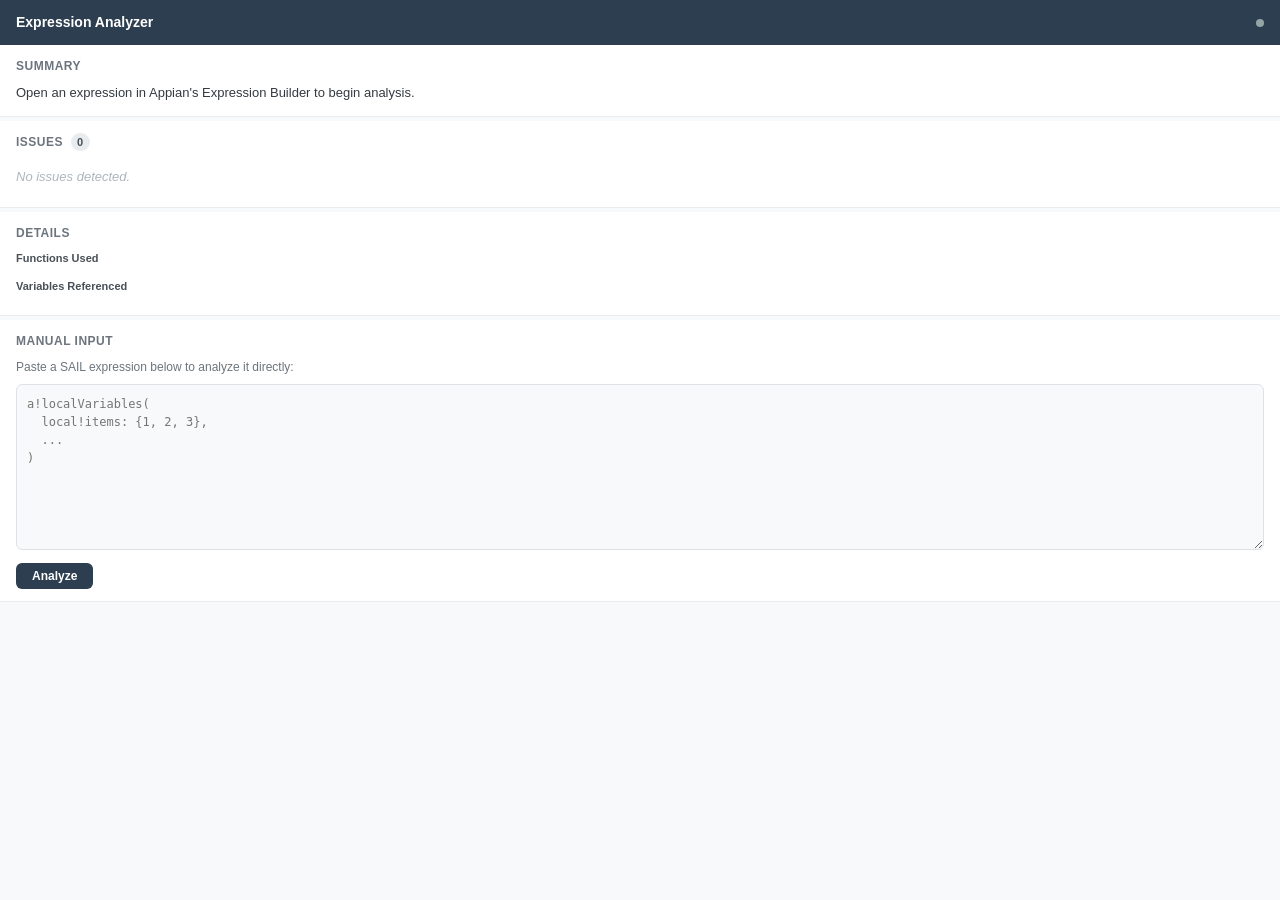
==== frontend/panel/panel.html @ 721d4e71 "Created frontend and extension logic" ====
<!DOCTYPE html>
<html lang="en">
<head>
  <meta charset="UTF-8" />
  <meta name="viewport" content="width=device-width, initial-scale=1.0" />
  <title>Appian Expression Analyzer</title>
  <link rel="stylesheet" href="panel.css" />
</head>
<body>
  <header class="header">
    <h1>Expression Analyzer</h1>
    <span class="status-dot" id="statusDot" title="Waiting for expression"></span>
  </header>

  <main>
    <!-- Summary Section -->
    <section class="section" id="summarySection">
      <h2>Summary</h2>
      <p class="summary-text" id="summaryText">
        Open an expression in Appian's Expression Builder to begin analysis.
      </p>
    </section>

    <!-- Diagnostics Section -->
    <section class="section" id="diagnosticsSection">
      <h2>
        Issues
        <span class="badge" id="issueCount">0</span>
      </h2>
      <div class="diagnostics-list" id="diagnosticsList">
        <p class="empty-state">No issues detected.</p>
      </div>
    </section>

    <!-- Details Section -->
    <section class="section" id="detailsSection">
      <h2>Details</h2>
      <div class="detail-group">
        <h3>Functions Used</h3>
        <ul class="tag-list" id="functionsList"></ul>
      </div>
      <div class="detail-group">
        <h3>Variables Referenced</h3>
        <ul class="tag-list" id="variablesList"></ul>
      </div>
    </section>

    <!-- Manual Input Section -->
    <section class="section">
      <h2>Manual Input</h2>
      <p class="hint">Paste a SAIL expression below to analyze it directly:</p>
      <textarea
        id="manualInput"
        placeholder="a!localVariables(&#10;  local!items: {1, 2, 3},&#10;  ...&#10;)"
        rows="8"
      ></textarea>
      <button class="btn" id="analyzeBtn">Analyze</button>
    </section>
  </main>

  <script type="module" src="panel.js"></script>
</body>
</html>
---- frontend/panel/panel.css ----
* {
  margin: 0;
  padding: 0;
  box-sizing: border-box;
}

body {
  font-family: -apple-system, BlinkMacSystemFont, "Segoe UI", Roboto, sans-serif;
  font-size: 13px;
  line-height: 1.5;
  color: #1a1a1a;
  background: #f8f9fa;
  padding: 0;
}

.header {
  display: flex;
  align-items: center;
  justify-content: space-between;
  padding: 12px 16px;
  background: #2c3e50;
  color: white;
  position: sticky;
  top: 0;
  z-index: 10;
}

.header h1 {
  font-size: 14px;
  font-weight: 600;
}

.status-dot {
  width: 8px;
  height: 8px;
  border-radius: 50%;
  background: #95a5a6;
  transition: background 0.3s;
}

.status-dot.active {
  background: #27ae60;
}

.status-dot.error {
  background: #e74c3c;
}

/* Sections */
.section {
  padding: 12px 16px;
  border-bottom: 1px solid #e9ecef;
  background: white;
  margin-bottom: 4px;
}

.section h2 {
  font-size: 12px;
  font-weight: 700;
  text-transform: uppercase;
  letter-spacing: 0.5px;
  color: #6c757d;
  margin-bottom: 8px;
  display: flex;
  align-items: center;
  gap: 8px;
}

.section h3 {
  font-size: 11px;
  font-weight: 600;
  color: #495057;
  margin-bottom: 4px;
  margin-top: 8px;
}

.badge {
  background: #e9ecef;
  color: #495057;
  padding: 1px 6px;
  border-radius: 10px;
  font-size: 11px;
  font-weight: 600;
}

.badge.has-errors {
  background: #f8d7da;
  color: #721c24;
}

.badge.has-warnings {
  background: #fff3cd;
  color: #856404;
}

/* Summary */
.summary-text {
  color: #343a40;
  font-size: 13px;
  line-height: 1.6;
}

/* Diagnostics */
.diagnostics-list {
  display: flex;
  flex-direction: column;
  gap: 6px;
}

.diagnostic-item {
  display: flex;
  align-items: flex-start;
  gap: 8px;
  padding: 8px 10px;
  border-radius: 6px;
  font-size: 12px;
  line-height: 1.4;
}

.diagnostic-item.error {
  background: #fff5f5;
  border-left: 3px solid #e74c3c;
}

.diagnostic-item.warning {
  background: #fffbeb;
  border-left: 3px solid #f59e0b;
}

.diagnostic-item.info {
  background: #eff6ff;
  border-left: 3px solid #3b82f6;
}

.diagnostic-icon {
  font-size: 14px;
  flex-shrink: 0;
  margin-top: 1px;
}

.diagnostic-content {
  flex: 1;
}

.diagnostic-message {
  font-weight: 500;
}

.diagnostic-location {
  font-size: 11px;
  color: #6c757d;
  margin-top: 2px;
}

.empty-state {
  color: #adb5bd;
  font-style: italic;
  padding: 8px 0;
}

/* Tags */
.tag-list {
  list-style: none;
  display: flex;
  flex-wrap: wrap;
  gap: 4px;
}

.tag-list li {
  background: #e9ecef;
  color: #495057;
  padding: 2px 8px;
  border-radius: 4px;
  font-size: 11px;
  font-family: "SF Mono", "Fira Code", monospace;
}

.tag-list li.function-tag {
  background: #dbeafe;
  color: #1e40af;
}

.tag-list li.variable-tag {
  background: #dcfce7;
  color: #166534;
}

/* Manual Input */
.hint {
  color: #6c757d;
  margin-bottom: 8px;
  font-size: 12px;
}

textarea {
  width: 100%;
  padding: 10px;
  border: 1px solid #dee2e6;
  border-radius: 6px;
  font-family: "SF Mono", "Fira Code", "Cascadia Code", monospace;
  font-size: 12px;
  line-height: 1.5;
  resize: vertical;
  background: #f8f9fa;
  transition: border-color 0.2s;
}

textarea:focus {
  outline: none;
  border-color: #3b82f6;
  background: white;
}

.btn {
  display: inline-block;
  margin-top: 8px;
  padding: 6px 16px;
  background: #2c3e50;
  color: white;
  border: none;
  border-radius: 6px;
  font-size: 12px;
  font-weight: 600;
  cursor: pointer;
  transition: background 0.2s;
}

.btn:hover {
  background: #34495e;
}

.btn:active {
  background: #1a252f;
}

/* Detail group */
.detail-group {
  margin-bottom: 4px;
}
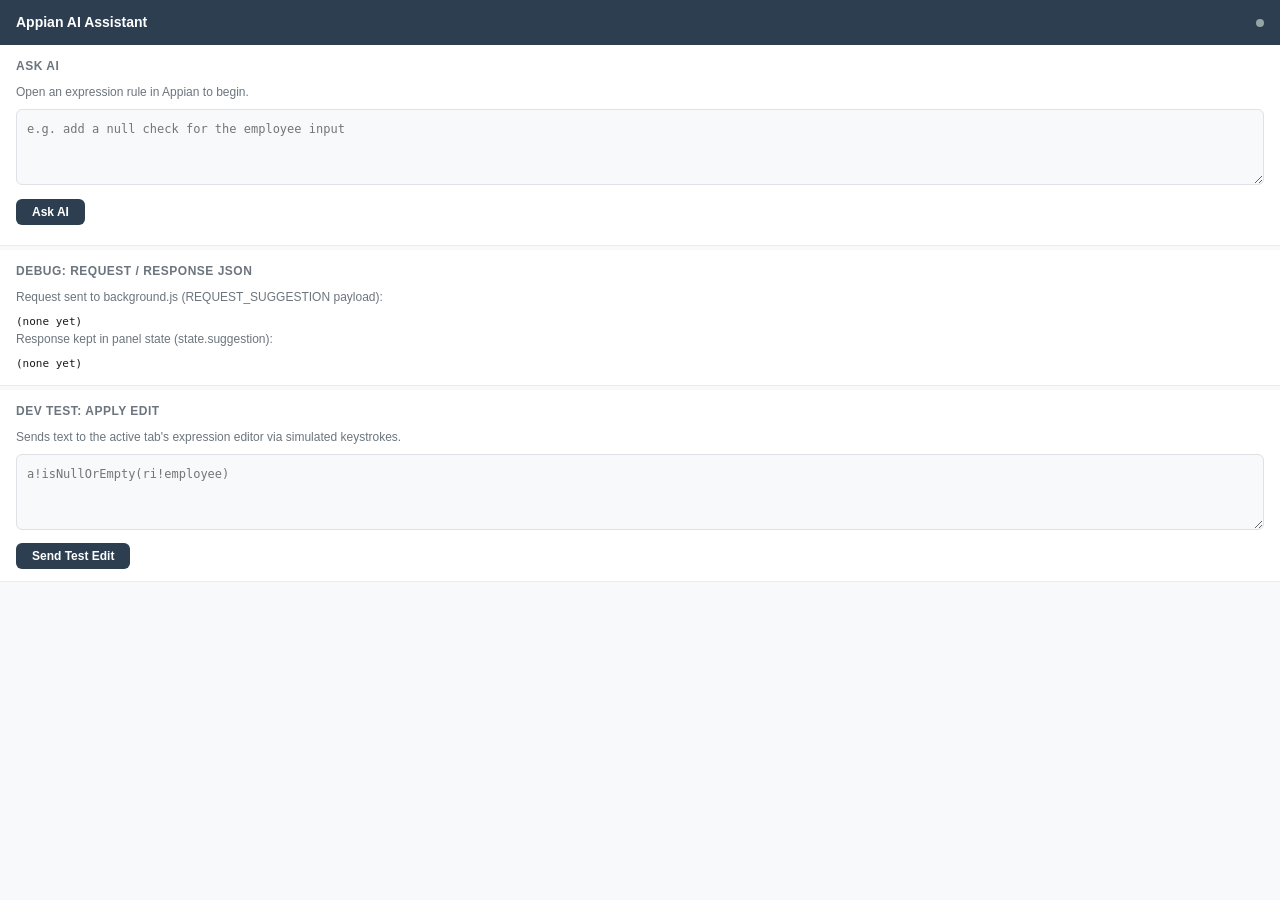
==== commit 89324375: "frontend additions" ====
--- a/frontend/panel/panel.html
+++ b/frontend/panel/panel.html
@@ -3,58 +3,70 @@
 <head>
   <meta charset="UTF-8" />
   <meta name="viewport" content="width=device-width, initial-scale=1.0" />
-  <title>Appian Expression Analyzer</title>
+  <title>Appian AI Assistant</title>
   <link rel="stylesheet" href="panel.css" />
 </head>
 <body>
   <header class="header">
-    <h1>Expression Analyzer</h1>
-    <span class="status-dot" id="statusDot" title="Waiting for expression"></span>
+    <h1>Appian AI Assistant</h1>
+    <span class="status-dot" id="statusDot" title="Idle"></span>
   </header>
 
   <main>
-    <!-- Summary Section -->
-    <section class="section" id="summarySection">
-      <h2>Summary</h2>
-      <p class="summary-text" id="summaryText">
-        Open an expression in Appian's Expression Builder to begin analysis.
-      </p>
+    <!-- Prompt -->
+    <section class="section">
+      <h2>Ask AI</h2>
+      <p class="hint" id="objectNameHint">Open an expression rule in Appian to begin.</p>
+      <textarea id="promptInput" rows="3" placeholder="e.g. add a null check for the employee input"></textarea>
+      <button class="btn" id="askBtn">Ask AI</button>
+      <p class="hint" id="askStatus"></p>
     </section>
 
-    <!-- Diagnostics Section -->
-    <section class="section" id="diagnosticsSection">
-      <h2>
-        Issues
-        <span class="badge" id="issueCount">0</span>
-      </h2>
-      <div class="diagnostics-list" id="diagnosticsList">
-        <p class="empty-state">No issues detected.</p>
+    <!-- Suggestion (hidden until a response arrives) -->
+    <section class="section" id="suggestionSection" hidden>
+      <h2>Suggestion</h2>
+      <p class="summary-text" id="suggestionResponse"></p>
+
+      <div class="mode-toggle" id="modeToggle">
+        <button class="mode-btn active" data-mode="bulk" id="bulkModeBtn">Bulk</button>
+        <button class="mode-btn" data-mode="line" id="lineModeBtn">Line by line</button>
       </div>
+
+      <div id="editsContainer"></div>
     </section>
 
-    <!-- Details Section -->
-    <section class="section" id="detailsSection">
-      <h2>Details</h2>
-      <div class="detail-group">
-        <h3>Functions Used</h3>
-        <ul class="tag-list" id="functionsList"></ul>
+    <!-- Rule input changes (hidden until a response with rule_input arrives) -->
+    <section class="section" id="ruleInputSection" hidden>
+      <h2>Rule Input Changes</h2>
+      <p class="hint">
+        Only the Name is ever written automatically — Type and Array proved unreliable to
+        automate, so use this grid as your reference and set those two by hand in Appian.
+      </p>
+
+      <div class="mode-toggle" id="riModeToggle">
+        <button class="mode-btn" data-ri-mode="manual" id="riManualModeBtn">Manual</button>
+        <button class="mode-btn active" data-ri-mode="auto" id="riAutoModeBtn">Auto (Accept fills names)</button>
       </div>
-      <div class="detail-group">
-        <h3>Variables Referenced</h3>
-        <ul class="tag-list" id="variablesList"></ul>
-      </div>
+
+      <div id="riGridContainer"></div>
     </section>
 
-    <!-- Manual Input Section -->
-    <section class="section">
-      <h2>Manual Input</h2>
-      <p class="hint">Paste a SAIL expression below to analyze it directly:</p>
-      <textarea
-        id="manualInput"
-        placeholder="a!localVariables(&#10;  local!items: {1, 2, 3},&#10;  ...&#10;)"
-        rows="8"
-      ></textarea>
-      <button class="btn" id="analyzeBtn">Analyze</button>
+    <!-- Debug: exact JSON sent to the backend and kept in panel state -->
+    <section class="section" id="debugSection">
+      <h2>Debug: Request / Response JSON</h2>
+      <p class="hint">Request sent to background.js (REQUEST_SUGGESTION payload):</p>
+      <pre id="debugRequest" style="white-space: pre-wrap; font-size: 11px;">(none yet)</pre>
+      <p class="hint">Response kept in panel state (state.suggestion):</p>
+      <pre id="debugResponse" style="white-space: pre-wrap; font-size: 11px;">(none yet)</pre>
+    </section>
+
+    <!-- Dev Test: exercises the real chrome.debugger write path directly -->
+    <section class="section" id="devTestSection">
+      <h2>Dev Test: Apply Edit</h2>
+      <p class="hint">Sends text to the active tab's expression editor via simulated keystrokes.</p>
+      <textarea id="testEditInput" rows="3" placeholder="a!isNullOrEmpty(ri!employee)"></textarea>
+      <button class="btn" id="testEditBtn">Send Test Edit</button>
+      <pre id="testEditResult" style="white-space: pre-wrap; font-size: 12px;"></pre>
     </section>
   </main>
 
--- a/frontend/panel/panel.css
+++ b/frontend/panel/panel.css
@@ -237,3 +237,182 @@
 .detail-group {
   margin-bottom: 4px;
 }
+
+/* Mode toggle */
+.mode-toggle {
+  display: flex;
+  gap: 4px;
+  margin-bottom: 10px;
+}
+
+.mode-btn {
+  flex: 1;
+  padding: 6px 10px;
+  background: #e9ecef;
+  color: #495057;
+  border: none;
+  border-radius: 6px;
+  font-size: 12px;
+  font-weight: 600;
+  cursor: pointer;
+}
+
+.mode-btn.active {
+  background: #2c3e50;
+  color: white;
+}
+
+.mode-btn:disabled {
+  opacity: 0.4;
+  cursor: not-allowed;
+}
+
+/* Diff cards */
+.diff-card {
+  border: 1px solid #dee2e6;
+  border-radius: 8px;
+  padding: 10px;
+  margin-bottom: 10px;
+  background: white;
+}
+
+.diff-card.diff-resolved {
+  opacity: 0.6;
+}
+
+.diff-old,
+.diff-new {
+  font-family: "SF Mono", "Fira Code", "Cascadia Code", monospace;
+  font-size: 12px;
+  white-space: pre-wrap;
+  word-break: break-word;
+  padding: 6px 8px;
+  border-radius: 4px;
+  margin-bottom: 4px;
+}
+
+.diff-old {
+  background: #fff5f5;
+  color: #721c24;
+  text-decoration: line-through;
+}
+
+.diff-new {
+  background: #f0fdf4;
+  color: #14532d;
+}
+
+.diff-actions {
+  display: flex;
+  gap: 6px;
+  margin-top: 6px;
+}
+
+.btn-accept,
+.btn-reject {
+  margin-top: 0;
+  flex: 1;
+  text-align: center;
+}
+
+.btn-accept {
+  background: #16a34a;
+}
+
+.btn-accept:hover {
+  background: #15803d;
+}
+
+.btn-reject {
+  background: #6c757d;
+}
+
+.btn-reject:hover {
+  background: #5a6268;
+}
+
+/* Rule input grid */
+.ri-grid-wrap {
+  overflow-x: auto; /* safety net if the panel is ever narrower than this */
+  margin-bottom: 8px;
+}
+
+.ri-grid {
+  width: 100%;
+  table-layout: fixed; /* column widths below win over content size */
+  border-collapse: collapse;
+  font-size: 11px;
+}
+
+.ri-grid th,
+.ri-grid td {
+  border: 1px solid #dee2e6;
+  padding: 4px 5px;
+  text-align: left;
+  vertical-align: top;
+  word-break: break-word;
+}
+
+.ri-grid th {
+  background: #f1f3f5;
+  font-weight: 600;
+}
+
+/* Name and Type share the remaining space; the rest are fixed-width. */
+.ri-grid col.ri-col-desc {
+  width: 44px;
+}
+
+.ri-grid col.ri-col-array {
+  width: 32px;
+}
+
+.ri-grid col.ri-col-actions {
+  width: 62px;
+}
+
+.ri-array-cell {
+  text-align: center;
+  padding-left: 2px;
+  padding-right: 2px;
+}
+
+.ri-fill-note {
+  font-size: 10px;
+  color: #16a34a;
+}
+
+.ri-fill-note.ri-fill-error {
+  color: #dc2626;
+}
+
+.ri-desc-cell {
+  text-align: center;
+  padding-left: 2px;
+  padding-right: 2px;
+}
+
+.ri-copy-btn {
+  margin: 0;
+  padding: 2px 4px;
+  font-size: 10px;
+  background: #6c757d;
+  width: 100%;
+}
+
+.ri-copy-btn:hover {
+  background: #5a6268;
+}
+
+.ri-actions-cell {
+  padding-left: 2px;
+  padding-right: 2px;
+}
+
+.ri-actions-cell .btn {
+  display: block;
+  width: 100%;
+  margin: 0 0 2px 0;
+  padding: 2px 4px;
+  font-size: 10px;
+}
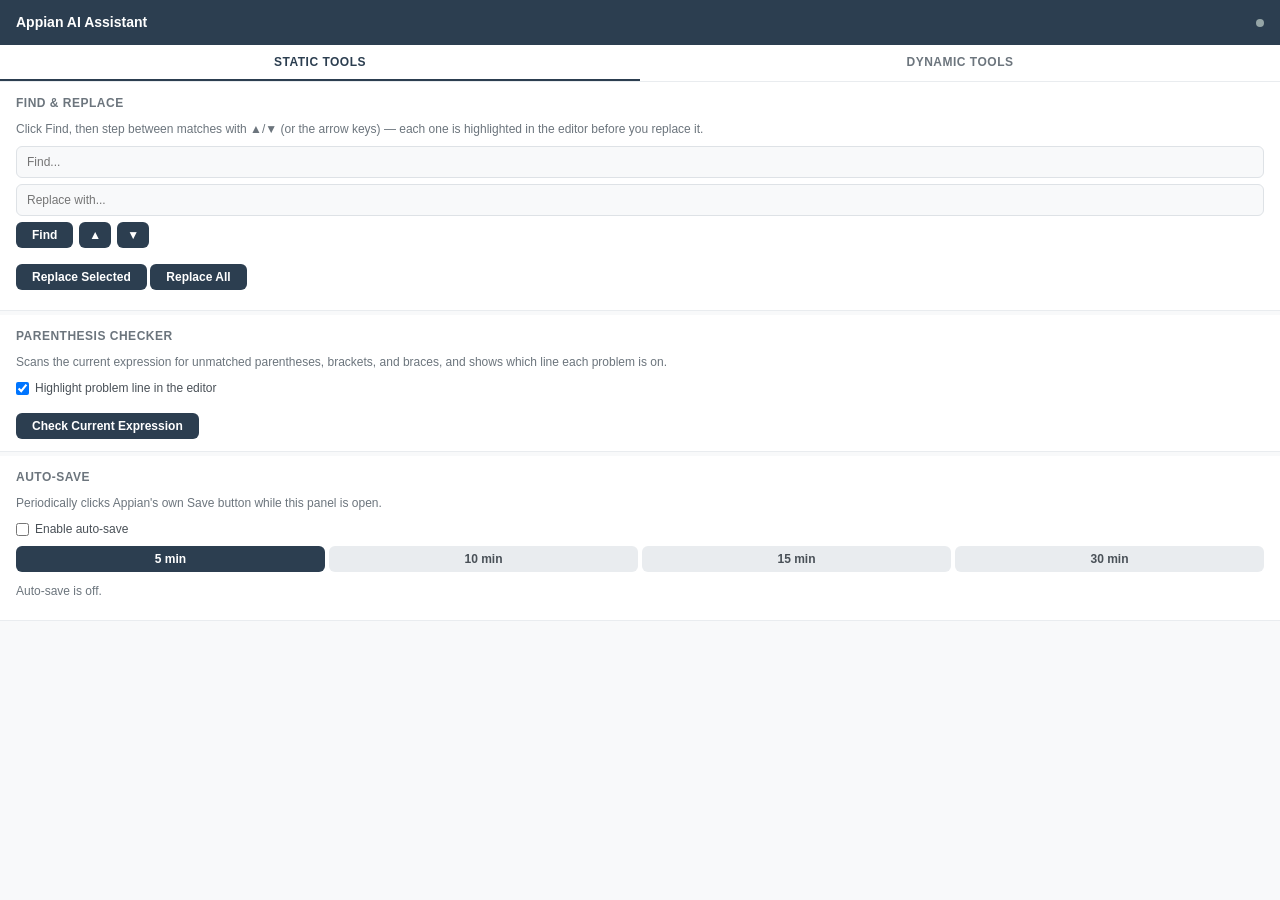
==== commit c4ca9e67: "new additions" ====
--- a/frontend/panel/panel.html
+++ b/frontend/panel/panel.html
@@ -12,62 +12,126 @@
     <span class="status-dot" id="statusDot" title="Idle"></span>
   </header>
 
+  <div class="top-tabs" id="topTabs">
+    <button class="top-tab-btn active" data-tab="static" id="staticTabBtn">Static Tools</button>
+    <button class="top-tab-btn" data-tab="dynamic" id="dynamicTabBtn">Dynamic Tools</button>
+  </div>
+
   <main>
-    <!-- Prompt -->
-    <section class="section">
-      <h2>Ask AI</h2>
-      <p class="hint" id="objectNameHint">Open an expression rule in Appian to begin.</p>
-      <textarea id="promptInput" rows="3" placeholder="e.g. add a null check for the employee input"></textarea>
-      <button class="btn" id="askBtn">Ask AI</button>
-      <p class="hint" id="askStatus"></p>
-    </section>
+    <!-- Static Tools (default tab): editor-local utilities that don't call the backend -->
+    <div class="tab-panel" id="staticToolsPanel">
+      <section class="section">
+        <h2>Find &amp; Replace</h2>
+        <p class="hint">
+          Click Find, then step between matches with ▲/▼ (or the arrow keys) — each one is
+          highlighted in the editor before you replace it.
+        </p>
+        <input type="text" class="text-input" id="frFindInput" placeholder="Find..." />
+        <input type="text" class="text-input" id="frReplaceInput" placeholder="Replace with..." />
+        <div class="fr-nav">
+          <button class="btn" id="frFindBtn">Find</button>
+          <button class="btn fr-nav-btn" id="frPrevBtn" disabled title="Previous match">&#9650;</button>
+          <button class="btn fr-nav-btn" id="frNextBtn" disabled title="Next match">&#9660;</button>
+        </div>
+        <p class="hint" id="frMatchStatus"></p>
+        <button class="btn" id="frReplaceBtn" disabled>Replace Selected</button>
+        <button class="btn" id="frReplaceAllBtn">Replace All</button>
+        <p class="hint" id="frStatus"></p>
+      </section>
 
-    <!-- Suggestion (hidden until a response arrives) -->
-    <section class="section" id="suggestionSection" hidden>
-      <h2>Suggestion</h2>
-      <p class="summary-text" id="suggestionResponse"></p>
+      <section class="section">
+        <h2>Parenthesis Checker</h2>
+        <p class="hint">
+          Scans the current expression for unmatched parentheses, brackets, and braces, and shows
+          which line each problem is on.
+        </p>
+        <label class="checkbox-label">
+          <input type="checkbox" id="parenHighlightCheckbox" checked />
+          Highlight problem line in the editor
+        </label>
+        <button class="btn" id="parenCheckBtn">Check Current Expression</button>
+        <div id="parenResults"></div>
+      </section>
 
-      <div class="mode-toggle" id="modeToggle">
-        <button class="mode-btn active" data-mode="bulk" id="bulkModeBtn">Bulk</button>
-        <button class="mode-btn" data-mode="line" id="lineModeBtn">Line by line</button>
-      </div>
+      <section class="section">
+        <h2>Auto-Save</h2>
+        <p class="hint">Periodically clicks Appian's own Save button while this panel is open.</p>
+        <label class="checkbox-label">
+          <input type="checkbox" id="autoSaveEnabled" />
+          Enable auto-save
+        </label>
+        <div class="mode-toggle" id="autoSaveIntervalToggle">
+          <button class="mode-btn active" data-minutes="5">5 min</button>
+          <button class="mode-btn" data-minutes="10">10 min</button>
+          <button class="mode-btn" data-minutes="15">15 min</button>
+          <button class="mode-btn" data-minutes="30">30 min</button>
+        </div>
+        <p class="hint" id="autoSaveStatus">Auto-save is off.</p>
+      </section>
+    </div>
 
-      <div id="editsContainer"></div>
-    </section>
+    <!-- Dynamic Tools: the AI assistant UI -->
+    <div class="tab-panel" id="dynamicToolsPanel" hidden>
+      <!-- Prompt -->
+      <section class="section">
+        <h2>Ask AI</h2>
+        <p class="hint" id="objectNameHint">Open an expression rule in Appian to begin.</p>
+        <textarea id="promptInput" rows="3" placeholder="e.g. add a null check for the employee input"></textarea>
+        <button class="btn" id="askBtn">Ask AI</button>
+        <p class="hint" id="askStatus"></p>
+      </section>
 
-    <!-- Rule input changes (hidden until a response with rule_input arrives) -->
-    <section class="section" id="ruleInputSection" hidden>
-      <h2>Rule Input Changes</h2>
-      <p class="hint">
-        Only the Name is ever written automatically — Type and Array proved unreliable to
-        automate, so use this grid as your reference and set those two by hand in Appian.
-      </p>
+      <!-- Suggestion (hidden until a response arrives) -->
+      <section class="section" id="suggestionSection" hidden>
+        <h2>Suggestion</h2>
+        <p class="summary-text" id="suggestionResponse"></p>
 
-      <div class="mode-toggle" id="riModeToggle">
-        <button class="mode-btn" data-ri-mode="manual" id="riManualModeBtn">Manual</button>
-        <button class="mode-btn active" data-ri-mode="auto" id="riAutoModeBtn">Auto (Accept fills names)</button>
-      </div>
+        <div class="mode-toggle" id="modeToggle">
+          <button class="mode-btn active" data-mode="bulk" id="bulkModeBtn">Bulk</button>
+          <button class="mode-btn" data-mode="line" id="lineModeBtn">Line by line</button>
+        </div>
 
-      <div id="riGridContainer"></div>
-    </section>
+        <div id="editsContainer"></div>
+      </section>
 
-    <!-- Debug: exact JSON sent to the backend and kept in panel state -->
-    <section class="section" id="debugSection">
-      <h2>Debug: Request / Response JSON</h2>
-      <p class="hint">Request sent to background.js (REQUEST_SUGGESTION payload):</p>
-      <pre id="debugRequest" style="white-space: pre-wrap; font-size: 11px;">(none yet)</pre>
-      <p class="hint">Response kept in panel state (state.suggestion):</p>
-      <pre id="debugResponse" style="white-space: pre-wrap; font-size: 11px;">(none yet)</pre>
-    </section>
+      <!-- Rule input changes (hidden until a response with rule_input arrives) -->
+      <section class="section" id="ruleInputSection" hidden>
+        <h2>Rule Input Changes</h2>
+        <p class="hint">
+          Only the Name is ever written automatically — Type and Array proved unreliable to
+          automate, so use this grid as your reference and set those two by hand in Appian.
+        </p>
 
-    <!-- Dev Test: exercises the real chrome.debugger write path directly -->
-    <section class="section" id="devTestSection">
-      <h2>Dev Test: Apply Edit</h2>
-      <p class="hint">Sends text to the active tab's expression editor via simulated keystrokes.</p>
-      <textarea id="testEditInput" rows="3" placeholder="a!isNullOrEmpty(ri!employee)"></textarea>
-      <button class="btn" id="testEditBtn">Send Test Edit</button>
-      <pre id="testEditResult" style="white-space: pre-wrap; font-size: 12px;"></pre>
-    </section>
+        <div class="mode-toggle" id="riModeToggle">
+          <button class="mode-btn" data-ri-mode="manual" id="riManualModeBtn">Manual</button>
+          <button class="mode-btn active" data-ri-mode="auto" id="riAutoModeBtn">Auto</button>
+        </div>
+        <p class="hint" id="riAutomationHint" hidden>
+          Auto-fill isn't available in this editor (only Appian's Expression Rule Designer
+          supports it) — use Manual mode.
+        </p>
+
+        <div id="riGridContainer"></div>
+      </section>
+
+      <!-- Debug: exact JSON sent to the backend and kept in panel state -->
+      <section class="section" id="debugSection">
+        <h2>Debug: Request / Response JSON</h2>
+        <p class="hint">Request sent to background.js (REQUEST_SUGGESTION payload):</p>
+        <pre id="debugRequest" style="white-space: pre-wrap; font-size: 11px;">(none yet)</pre>
+        <p class="hint">Response kept in panel state (state.suggestion):</p>
+        <pre id="debugResponse" style="white-space: pre-wrap; font-size: 11px;">(none yet)</pre>
+      </section>
+
+      <!-- Dev Test: exercises the real chrome.debugger write path directly -->
+      <section class="section" id="devTestSection">
+        <h2>Dev Test: Apply Edit</h2>
+        <p class="hint">Sends text to the active tab's expression editor via simulated keystrokes.</p>
+        <textarea id="testEditInput" rows="3" placeholder="a!isNullOrEmpty(ri!employee)"></textarea>
+        <button class="btn" id="testEditBtn">Send Test Edit</button>
+        <pre id="testEditResult" style="white-space: pre-wrap; font-size: 12px;"></pre>
+      </section>
+    </div>
   </main>
 
   <script type="module" src="panel.js"></script>
--- a/frontend/panel/panel.css
+++ b/frontend/panel/panel.css
@@ -46,6 +46,35 @@
   background: #e74c3c;
 }
 
+/* Top-level tabs */
+.top-tabs {
+  display: flex;
+  position: sticky;
+  top: 41px; /* sits directly under the sticky header */
+  z-index: 9;
+  background: white;
+  border-bottom: 1px solid #e9ecef;
+}
+
+.top-tab-btn {
+  flex: 1;
+  padding: 10px;
+  background: white;
+  color: #6c757d;
+  border: none;
+  border-bottom: 2px solid transparent;
+  font-size: 12px;
+  font-weight: 700;
+  text-transform: uppercase;
+  letter-spacing: 0.5px;
+  cursor: pointer;
+}
+
+.top-tab-btn.active {
+  color: #2c3e50;
+  border-bottom-color: #2c3e50;
+}
+
 /* Sections */
 .section {
   padding: 12px 16px;
@@ -233,6 +262,64 @@
   background: #1a252f;
 }
 
+.text-input {
+  width: 100%;
+  padding: 8px 10px;
+  border: 1px solid #dee2e6;
+  border-radius: 6px;
+  font-size: 12px;
+  margin-bottom: 6px;
+  background: #f8f9fa;
+}
+
+.text-input:focus {
+  outline: none;
+  border-color: #3b82f6;
+  background: white;
+}
+
+.checkbox-label {
+  display: flex;
+  align-items: center;
+  gap: 6px;
+  font-size: 12px;
+  color: #495057;
+  margin-bottom: 8px;
+  cursor: pointer;
+}
+
+.inline-field {
+  display: flex;
+  align-items: center;
+  gap: 6px;
+  font-size: 12px;
+  color: #495057;
+  margin-bottom: 8px;
+}
+
+.fr-nav {
+  display: flex;
+  gap: 6px;
+  align-items: center;
+}
+
+.fr-nav .btn {
+  margin-top: 0;
+}
+
+.fr-nav-btn {
+  flex: 0 0 auto;
+  padding: 6px 10px;
+}
+
+.inline-field input[type="number"] {
+  width: 64px;
+  padding: 4px 6px;
+  border: 1px solid #dee2e6;
+  border-radius: 6px;
+  font-size: 12px;
+}
+
 /* Detail group */
 .detail-group {
   margin-bottom: 4px;
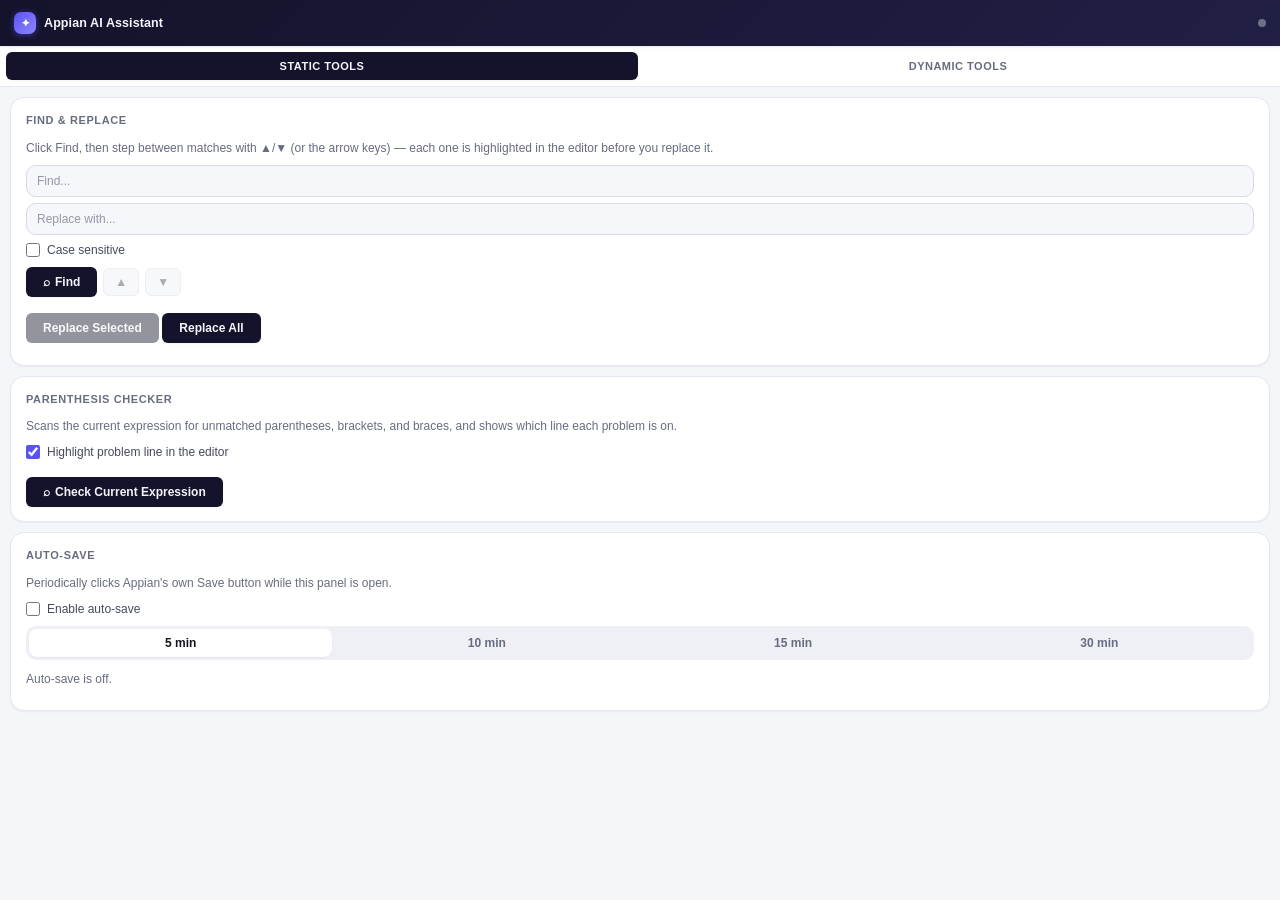
==== commit 845794ca: "Updated UI" ====
--- a/frontend/panel/panel.html
+++ b/frontend/panel/panel.html
@@ -8,7 +8,10 @@
 </head>
 <body>
   <header class="header">
-    <h1>Appian AI Assistant</h1>
+    <div class="header-left">
+      <span class="brand-mark" aria-hidden="true">✦</span>
+      <h1>Appian AI Assistant</h1>
+    </div>
     <span class="status-dot" id="statusDot" title="Idle"></span>
   </header>
 
@@ -28,8 +31,12 @@
         </p>
         <input type="text" class="text-input" id="frFindInput" placeholder="Find..." />
         <input type="text" class="text-input" id="frReplaceInput" placeholder="Replace with..." />
+        <label class="checkbox-label">
+          <input type="checkbox" id="frCaseSensitiveCheckbox" />
+          Case sensitive
+        </label>
         <div class="fr-nav">
-          <button class="btn" id="frFindBtn">Find</button>
+          <button class="btn" id="frFindBtn"><i class="icon">⌕</i> Find</button>
           <button class="btn fr-nav-btn" id="frPrevBtn" disabled title="Previous match">&#9650;</button>
           <button class="btn fr-nav-btn" id="frNextBtn" disabled title="Next match">&#9660;</button>
         </div>
@@ -49,7 +56,7 @@
           <input type="checkbox" id="parenHighlightCheckbox" checked />
           Highlight problem line in the editor
         </label>
-        <button class="btn" id="parenCheckBtn">Check Current Expression</button>
+        <button class="btn" id="parenCheckBtn"><i class="icon">⌕</i> Check Current Expression</button>
         <div id="parenResults"></div>
       </section>
 
@@ -72,23 +79,18 @@
 
     <!-- Dynamic Tools: the AI assistant UI -->
     <div class="tab-panel" id="dynamicToolsPanel" hidden>
-      <!-- Prompt -->
-      <section class="section">
-        <h2>Ask AI</h2>
-        <p class="hint" id="objectNameHint">Open an expression rule in Appian to begin.</p>
-        <textarea id="promptInput" rows="3" placeholder="e.g. add a null check for the employee input"></textarea>
-        <button class="btn" id="askBtn">Ask AI</button>
-        <p class="hint" id="askStatus"></p>
-      </section>
-
       <!-- Suggestion (hidden until a response arrives) -->
       <section class="section" id="suggestionSection" hidden>
         <h2>Suggestion</h2>
+        <p class="hint">What the AI did:</p>
         <p class="summary-text" id="suggestionResponse"></p>
+
+        <p class="hint" id="validationStatus"></p>
+        <div class="diagnostics-list" id="validationResults"></div>
 
         <div class="mode-toggle" id="modeToggle">
           <button class="mode-btn active" data-mode="bulk" id="bulkModeBtn">Bulk</button>
-          <button class="mode-btn" data-mode="line" id="lineModeBtn">Line by line</button>
+          <button class="mode-btn" data-mode="line" id="lineModeBtn">Section by section</button>
         </div>
 
         <div id="editsContainer"></div>
@@ -114,22 +116,17 @@
         <div id="riGridContainer"></div>
       </section>
 
-      <!-- Debug: exact JSON sent to the backend and kept in panel state -->
-      <section class="section" id="debugSection">
-        <h2>Debug: Request / Response JSON</h2>
-        <p class="hint">Request sent to background.js (REQUEST_SUGGESTION payload):</p>
-        <pre id="debugRequest" style="white-space: pre-wrap; font-size: 11px;">(none yet)</pre>
-        <p class="hint">Response kept in panel state (state.suggestion):</p>
-        <pre id="debugResponse" style="white-space: pre-wrap; font-size: 11px;">(none yet)</pre>
-      </section>
-
-      <!-- Dev Test: exercises the real chrome.debugger write path directly -->
-      <section class="section" id="devTestSection">
-        <h2>Dev Test: Apply Edit</h2>
-        <p class="hint">Sends text to the active tab's expression editor via simulated keystrokes.</p>
-        <textarea id="testEditInput" rows="3" placeholder="a!isNullOrEmpty(ri!employee)"></textarea>
-        <button class="btn" id="testEditBtn">Send Test Edit</button>
-        <pre id="testEditResult" style="white-space: pre-wrap; font-size: 12px;"></pre>
+      <!-- Prompt — pinned to the bottom of the panel (see #askSection in
+           panel.css), so it's visible even before any suggestion exists,
+           not just once there's enough content above to push it down. -->
+      <section class="section" id="askSection">
+        <h2>Ask AI</h2>
+        <p class="hint" id="objectNameHint">Open an expression rule in Appian to begin.</p>
+        <div class="composer-row">
+          <textarea id="promptInput" rows="2" placeholder="e.g. add a null check for the employee input"></textarea>
+          <button class="btn" id="askBtn"><i class="icon">↑</i> Ask AI</button>
+        </div>
+        <p class="hint" id="askStatus"></p>
       </section>
     </div>
   </main>
--- a/frontend/panel/panel.css
+++ b/frontend/panel/panel.css
@@ -1,3 +1,68 @@
+/* ============================================================
+   Appian AI Assistant — Design tokens
+   ============================================================ */
+
+:root {
+  --header-height: 46px;
+
+  /* Surfaces */
+  --bg: #f5f6fa;
+  --surface: #ffffff;
+  --surface-alt: #f6f7fb;
+  --surface-sunken: #eef0f6;
+  --border: #e6e8f0;
+  --border-strong: #d7dae6;
+
+  /* Text */
+  --text: #14151f;
+  --text-muted: #676c80;
+  --text-faint: #9498a8;
+  --text-on-dark: #f4f5fb;
+
+  /* Brand */
+  --primary: #5b52f3;
+  --primary-strong: #4841d6;
+  --primary-soft: #edecfe;
+  --primary-dark: #14132b;
+  --primary-dark-2: #211f45;
+
+  /* Semantic */
+  --success: #16a34a;
+  --success-strong: #128040;
+  --success-soft: #eafbf1;
+  --success-border: #b9e8cc;
+
+  --danger: #dc2626;
+  --danger-soft: #fdf0f0;
+  --danger-border: #f3c6c6;
+
+  --warning: #d97706;
+  --warning-soft: #fff8ec;
+  --warning-border: #f6e0b3;
+
+  --info: #2563eb;
+  --info-soft: #eef4ff;
+  --info-border: #c3d9fb;
+
+  --neutral: #5b6072;
+  --neutral-strong: #454a5c;
+
+  /* Radii */
+  --r-sm: 6px;
+  --r-md: 10px;
+  --r-lg: 14px;
+  --r-pill: 999px;
+
+  /* Shadows */
+  --shadow-xs: 0 1px 2px rgba(20, 21, 31, 0.05);
+  --shadow-sm: 0 1px 3px rgba(20, 21, 31, 0.07), 0 1px 2px rgba(20, 21, 31, 0.04);
+  --shadow-md: 0 6px 16px rgba(20, 21, 31, 0.09), 0 1px 3px rgba(20, 21, 31, 0.05);
+  --shadow-lg: 0 -8px 28px rgba(20, 21, 31, 0.10), 0 -1px 4px rgba(20, 21, 31, 0.05);
+  --ring-primary: 0 0 0 3px rgba(91, 82, 243, 0.16);
+
+  --ease: cubic-bezier(0.2, 0.8, 0.2, 1);
+}
+
 * {
   margin: 0;
   padding: 0;
@@ -8,88 +73,184 @@
   font-family: -apple-system, BlinkMacSystemFont, "Segoe UI", Roboto, sans-serif;
   font-size: 13px;
   line-height: 1.5;
-  color: #1a1a1a;
-  background: #f8f9fa;
-  padding: 0;
-}
+  color: var(--text);
+  background: var(--bg);
+  -webkit-font-smoothing: antialiased;
+}
+
+::-webkit-scrollbar {
+  width: 10px;
+  height: 10px;
+}
+
+::-webkit-scrollbar-track {
+  background: transparent;
+}
+
+::-webkit-scrollbar-thumb {
+  background: var(--border-strong);
+  border-radius: var(--r-pill);
+  border: 2px solid var(--bg);
+}
+
+::-webkit-scrollbar-thumb:hover {
+  background: var(--text-faint);
+}
+
+/* ============================================================
+   Header
+   ============================================================ */
 
 .header {
   display: flex;
   align-items: center;
   justify-content: space-between;
-  padding: 12px 16px;
-  background: #2c3e50;
-  color: white;
+  height: var(--header-height);
+  padding: 0 14px;
+  background: linear-gradient(135deg, var(--primary-dark) 0%, var(--primary-dark-2) 100%);
+  color: var(--text-on-dark);
   position: sticky;
   top: 0;
-  z-index: 10;
+  z-index: 20;
+  box-shadow: var(--shadow-sm);
+}
+
+.header-left {
+  display: flex;
+  align-items: center;
+  gap: 8px;
+  min-width: 0;
+}
+
+.brand-mark {
+  display: flex;
+  align-items: center;
+  justify-content: center;
+  width: 22px;
+  height: 22px;
+  border-radius: 7px;
+  background: linear-gradient(135deg, var(--primary) 0%, #8f86ff 100%);
+  color: white;
+  font-size: 11px;
+  font-weight: 800;
+  box-shadow: 0 1px 6px rgba(91, 82, 243, 0.55);
+  flex-shrink: 0;
 }
 
 .header h1 {
-  font-size: 14px;
-  font-weight: 600;
+  font-size: 12.5px;
+  font-weight: 650;
+  letter-spacing: 0.1px;
+  white-space: nowrap;
+  overflow: hidden;
+  text-overflow: ellipsis;
 }
 
 .status-dot {
+  position: relative;
   width: 8px;
   height: 8px;
   border-radius: 50%;
-  background: #95a5a6;
-  transition: background 0.3s;
+  background: #6b7086;
+  transition: background 0.25s var(--ease), box-shadow 0.25s var(--ease);
+  flex-shrink: 0;
+}
+
+.status-dot::after {
+  content: "";
+  position: absolute;
+  inset: -5px;
+  border-radius: 50%;
+  background: currentColor;
+  opacity: 0;
 }
 
 .status-dot.active {
-  background: #27ae60;
+  background: #34d399;
+  color: #34d399;
+  box-shadow: 0 0 0 3px rgba(52, 211, 153, 0.22);
+}
+
+.status-dot.active::after {
+  animation: statusPulse 1.8s var(--ease) infinite;
 }
 
 .status-dot.error {
-  background: #e74c3c;
-}
-
-/* Top-level tabs */
+  background: #f87171;
+  box-shadow: 0 0 0 3px rgba(248, 113, 113, 0.22);
+}
+
+@keyframes statusPulse {
+  0% { opacity: 0.55; transform: scale(1); }
+  100% { opacity: 0; transform: scale(2.4); }
+}
+
+/* ============================================================
+   Top-level tabs
+   ============================================================ */
+
 .top-tabs {
   display: flex;
+  gap: 4px;
   position: sticky;
-  top: 41px; /* sits directly under the sticky header */
-  z-index: 9;
-  background: white;
-  border-bottom: 1px solid #e9ecef;
+  top: var(--header-height);
+  z-index: 19;
+  background: var(--surface);
+  border-bottom: 1px solid var(--border);
+  padding: 6px;
 }
 
 .top-tab-btn {
   flex: 1;
-  padding: 10px;
-  background: white;
-  color: #6c757d;
+  padding: 8px 10px;
+  background: transparent;
+  color: var(--text-muted);
   border: none;
-  border-bottom: 2px solid transparent;
-  font-size: 12px;
-  font-weight: 700;
+  border-radius: var(--r-sm);
+  font-size: 11px;
+  font-weight: 750;
   text-transform: uppercase;
   letter-spacing: 0.5px;
   cursor: pointer;
+  transition: background 0.15s var(--ease), color 0.15s var(--ease);
+}
+
+.top-tab-btn:hover:not(.active) {
+  background: var(--surface-alt);
+  color: var(--text);
 }
 
 .top-tab-btn.active {
-  color: #2c3e50;
-  border-bottom-color: #2c3e50;
-}
-
-/* Sections */
+  color: var(--text-on-dark);
+  background: var(--primary-dark);
+  box-shadow: var(--shadow-xs);
+}
+
+/* ============================================================
+   Layout / sections
+   ============================================================ */
+
+main {
+  padding: 10px 10px 4px;
+}
+
 .section {
-  padding: 12px 16px;
-  border-bottom: 1px solid #e9ecef;
-  background: white;
-  margin-bottom: 4px;
+  padding: 14px 15px;
+  background: var(--surface);
+  border: 1px solid var(--border);
+  border-radius: var(--r-lg);
+  box-shadow: var(--shadow-xs);
+  margin-bottom: 10px;
+  transition: box-shadow 0.15s var(--ease);
 }
 
 .section h2 {
-  font-size: 12px;
-  font-weight: 700;
+  font-size: 11px;
+  font-weight: 800;
   text-transform: uppercase;
-  letter-spacing: 0.5px;
-  color: #6c757d;
-  margin-bottom: 8px;
+  letter-spacing: 0.6px;
+  color: var(--text-muted);
+  margin-bottom: 10px;
   display: flex;
   align-items: center;
   gap: 8px;
@@ -97,36 +258,37 @@
 
 .section h3 {
   font-size: 11px;
-  font-weight: 600;
-  color: #495057;
+  font-weight: 650;
+  color: var(--text-muted);
   margin-bottom: 4px;
   margin-top: 8px;
 }
 
 .badge {
-  background: #e9ecef;
-  color: #495057;
-  padding: 1px 6px;
-  border-radius: 10px;
-  font-size: 11px;
-  font-weight: 600;
+  background: var(--surface-sunken);
+  color: var(--neutral-strong);
+  padding: 1px 7px;
+  border-radius: var(--r-pill);
+  font-size: 10.5px;
+  font-weight: 700;
 }
 
 .badge.has-errors {
-  background: #f8d7da;
-  color: #721c24;
+  background: var(--danger-soft);
+  color: #9d1c1c;
 }
 
 .badge.has-warnings {
-  background: #fff3cd;
-  color: #856404;
+  background: var(--warning-soft);
+  color: #92600a;
 }
 
 /* Summary */
 .summary-text {
-  color: #343a40;
-  font-size: 13px;
-  line-height: 1.6;
+  color: var(--text);
+  font-size: 12.5px;
+  line-height: 1.65;
+  margin-bottom: 10px;
 }
 
 /* Diagnostics */
@@ -134,6 +296,7 @@
   display: flex;
   flex-direction: column;
   gap: 6px;
+  margin-bottom: 4px;
 }
 
 .diagnostic-item {
@@ -141,50 +304,53 @@
   align-items: flex-start;
   gap: 8px;
   padding: 8px 10px;
-  border-radius: 6px;
+  border-radius: var(--r-sm);
   font-size: 12px;
-  line-height: 1.4;
+  line-height: 1.45;
 }
 
 .diagnostic-item.error {
-  background: #fff5f5;
-  border-left: 3px solid #e74c3c;
+  background: var(--danger-soft);
+  border-left: 3px solid var(--danger);
 }
 
 .diagnostic-item.warning {
-  background: #fffbeb;
-  border-left: 3px solid #f59e0b;
+  background: var(--warning-soft);
+  border-left: 3px solid var(--warning);
 }
 
 .diagnostic-item.info {
-  background: #eff6ff;
-  border-left: 3px solid #3b82f6;
+  background: var(--info-soft);
+  border-left: 3px solid var(--info);
 }
 
 .diagnostic-icon {
-  font-size: 14px;
+  font-size: 13px;
   flex-shrink: 0;
   margin-top: 1px;
 }
 
 .diagnostic-content {
   flex: 1;
+  min-width: 0;
 }
 
 .diagnostic-message {
-  font-weight: 500;
+  font-weight: 550;
+  word-break: break-word;
 }
 
 .diagnostic-location {
   font-size: 11px;
-  color: #6c757d;
+  color: var(--text-muted);
   margin-top: 2px;
 }
 
 .empty-state {
-  color: #adb5bd;
+  color: var(--text-faint);
   font-style: italic;
-  padding: 8px 0;
+  padding: 10px 2px;
+  font-size: 12px;
 }
 
 /* Tags */
@@ -196,111 +362,179 @@
 }
 
 .tag-list li {
-  background: #e9ecef;
-  color: #495057;
+  background: var(--surface-sunken);
+  color: var(--neutral-strong);
   padding: 2px 8px;
-  border-radius: 4px;
+  border-radius: var(--r-sm);
   font-size: 11px;
   font-family: "SF Mono", "Fira Code", monospace;
 }
 
 .tag-list li.function-tag {
-  background: #dbeafe;
+  background: var(--info-soft);
   color: #1e40af;
 }
 
 .tag-list li.variable-tag {
-  background: #dcfce7;
+  background: var(--success-soft);
   color: #166534;
 }
 
-/* Manual Input */
+/* ============================================================
+   Text
+   ============================================================ */
+
 .hint {
-  color: #6c757d;
+  color: var(--text-muted);
   margin-bottom: 8px;
   font-size: 12px;
-}
+  line-height: 1.5;
+}
+
+/* ============================================================
+   Form controls
+   ============================================================ */
 
 textarea {
   width: 100%;
-  padding: 10px;
-  border: 1px solid #dee2e6;
-  border-radius: 6px;
+  padding: 10px 11px;
+  border: 1px solid var(--border-strong);
+  border-radius: var(--r-md);
   font-family: "SF Mono", "Fira Code", "Cascadia Code", monospace;
   font-size: 12px;
-  line-height: 1.5;
+  line-height: 1.55;
   resize: vertical;
-  background: #f8f9fa;
-  transition: border-color 0.2s;
+  background: var(--surface-alt);
+  color: var(--text);
+  transition: border-color 0.15s var(--ease), box-shadow 0.15s var(--ease), background 0.15s var(--ease);
 }
 
 textarea:focus {
   outline: none;
-  border-color: #3b82f6;
-  background: white;
-}
-
-.btn {
-  display: inline-block;
-  margin-top: 8px;
-  padding: 6px 16px;
-  background: #2c3e50;
-  color: white;
-  border: none;
-  border-radius: 6px;
-  font-size: 12px;
-  font-weight: 600;
-  cursor: pointer;
-  transition: background 0.2s;
-}
-
-.btn:hover {
-  background: #34495e;
-}
-
-.btn:active {
-  background: #1a252f;
+  border-color: var(--primary);
+  background: var(--surface);
+  box-shadow: var(--ring-primary);
+}
+
+textarea::placeholder,
+.text-input::placeholder {
+  color: var(--text-faint);
 }
 
 .text-input {
   width: 100%;
   padding: 8px 10px;
-  border: 1px solid #dee2e6;
-  border-radius: 6px;
+  border: 1px solid var(--border-strong);
+  border-radius: var(--r-md);
   font-size: 12px;
   margin-bottom: 6px;
-  background: #f8f9fa;
+  background: var(--surface-alt);
+  color: var(--text);
+  transition: border-color 0.15s var(--ease), box-shadow 0.15s var(--ease), background 0.15s var(--ease);
 }
 
 .text-input:focus {
   outline: none;
-  border-color: #3b82f6;
-  background: white;
+  border-color: var(--primary);
+  background: var(--surface);
+  box-shadow: var(--ring-primary);
 }
 
 .checkbox-label {
+  display: flex;
+  align-items: center;
+  gap: 7px;
+  font-size: 12px;
+  color: var(--neutral-strong);
+  margin-bottom: 8px;
+  cursor: pointer;
+}
+
+.checkbox-label input[type="checkbox"] {
+  width: 14px;
+  height: 14px;
+  accent-color: var(--primary);
+  cursor: pointer;
+}
+
+.inline-field {
   display: flex;
   align-items: center;
   gap: 6px;
   font-size: 12px;
-  color: #495057;
+  color: var(--neutral-strong);
   margin-bottom: 8px;
+}
+
+.inline-field input[type="number"] {
+  width: 64px;
+  padding: 5px 7px;
+  border: 1px solid var(--border-strong);
+  border-radius: var(--r-sm);
+  font-size: 12px;
+  background: var(--surface-alt);
+}
+
+.inline-field input[type="number"]:focus {
+  outline: none;
+  border-color: var(--primary);
+  box-shadow: var(--ring-primary);
+}
+
+/* ============================================================
+   Buttons
+   ============================================================ */
+
+.btn {
+  display: inline-flex;
+  align-items: center;
+  justify-content: center;
+  gap: 5px;
+  margin-top: 8px;
+  padding: 7px 16px;
+  background: var(--primary-dark);
+  color: var(--text-on-dark);
+  border: 1px solid transparent;
+  border-radius: var(--r-sm);
+  font-size: 12px;
+  font-weight: 650;
   cursor: pointer;
-}
-
-.inline-field {
-  display: flex;
-  align-items: center;
-  gap: 6px;
-  font-size: 12px;
-  color: #495057;
-  margin-bottom: 8px;
+  transition: background 0.15s var(--ease), box-shadow 0.15s var(--ease), transform 0.1s var(--ease),
+    opacity 0.15s var(--ease);
+  box-shadow: var(--shadow-xs);
+}
+
+.btn:hover:not(:disabled) {
+  background: var(--primary-dark-2);
+  box-shadow: var(--shadow-sm);
+}
+
+.btn:active:not(:disabled) {
+  transform: translateY(1px);
+  box-shadow: none;
+}
+
+.btn:focus-visible {
+  outline: none;
+  box-shadow: var(--ring-primary);
+}
+
+.btn:disabled {
+  opacity: 0.45;
+  cursor: not-allowed;
+  box-shadow: none;
+}
+
+.icon {
+  font-style: normal;
+  line-height: 1;
 }
 
 .fr-nav {
   display: flex;
   gap: 6px;
   align-items: center;
+  margin-bottom: 6px;
 }
 
 .fr-nav .btn {
@@ -309,15 +543,20 @@
 
 .fr-nav-btn {
   flex: 0 0 auto;
-  padding: 6px 10px;
-}
-
-.inline-field input[type="number"] {
-  width: 64px;
-  padding: 4px 6px;
-  border: 1px solid #dee2e6;
-  border-radius: 6px;
-  font-size: 12px;
+  padding: 6px 11px;
+  background: var(--surface-sunken);
+  color: var(--neutral-strong);
+  border: 1px solid var(--border-strong);
+  box-shadow: none;
+}
+
+.fr-nav-btn:hover:not(:disabled) {
+  background: var(--border);
+  color: var(--text);
+}
+
+.fr-nav-btn:active:not(:disabled) {
+  transform: translateY(1px);
 }
 
 /* Detail group */
@@ -325,28 +564,40 @@
   margin-bottom: 4px;
 }
 
-/* Mode toggle */
+/* ============================================================
+   Segmented mode toggle
+   ============================================================ */
+
 .mode-toggle {
   display: flex;
-  gap: 4px;
+  gap: 3px;
   margin-bottom: 10px;
+  padding: 3px;
+  background: var(--surface-sunken);
+  border-radius: var(--r-md);
 }
 
 .mode-btn {
   flex: 1;
-  padding: 6px 10px;
-  background: #e9ecef;
-  color: #495057;
+  padding: 7px 10px;
+  background: transparent;
+  color: var(--text-muted);
   border: none;
-  border-radius: 6px;
+  border-radius: 8px;
   font-size: 12px;
-  font-weight: 600;
+  font-weight: 650;
   cursor: pointer;
+  transition: background 0.15s var(--ease), color 0.15s var(--ease), box-shadow 0.15s var(--ease);
+}
+
+.mode-btn:hover:not(.active):not(:disabled) {
+  color: var(--text);
 }
 
 .mode-btn.active {
-  background: #2c3e50;
-  color: white;
+  background: var(--surface);
+  color: var(--text);
+  box-shadow: var(--shadow-xs);
 }
 
 .mode-btn:disabled {
@@ -354,45 +605,84 @@
   cursor: not-allowed;
 }
 
-/* Diff cards */
+/* ============================================================
+   Diff cards (AI suggestions)
+   ============================================================ */
+
 .diff-card {
-  border: 1px solid #dee2e6;
-  border-radius: 8px;
-  padding: 10px;
+  border: 1px solid var(--border);
+  border-radius: var(--r-md);
+  padding: 4px;
   margin-bottom: 10px;
-  background: white;
+  background: var(--surface);
+  box-shadow: var(--shadow-xs);
+  transition: box-shadow 0.15s var(--ease), border-color 0.15s var(--ease), opacity 0.15s var(--ease);
+  overflow: hidden;
 }
 
 .diff-card.diff-resolved {
-  opacity: 0.6;
+  opacity: 0.55;
+}
+
+.diff-card.diff-current {
+  border-color: var(--primary);
+  box-shadow: var(--ring-primary);
 }
 
 .diff-old,
 .diff-new {
   font-family: "SF Mono", "Fira Code", "Cascadia Code", monospace;
-  font-size: 12px;
+  font-size: 11.5px;
   white-space: pre-wrap;
   word-break: break-word;
-  padding: 6px 8px;
-  border-radius: 4px;
-  margin-bottom: 4px;
+  padding: 7px 9px 7px 14px;
+  border-radius: 6px;
+  margin: 3px;
+  position: relative;
+  line-height: 1.55;
+}
+
+.diff-old::before,
+.diff-new::before {
+  content: "";
+  position: absolute;
+  left: 0;
+  top: 0;
+  bottom: 0;
+  width: 3px;
+  border-radius: 3px;
 }
 
 .diff-old {
-  background: #fff5f5;
-  color: #721c24;
-  text-decoration: line-through;
+  background: var(--danger-soft);
+  color: #8a2323;
+}
+
+.diff-old::before {
+  background: var(--danger);
+}
+
+.diff-old:empty {
+  display: none;
 }
 
 .diff-new {
-  background: #f0fdf4;
-  color: #14532d;
+  background: var(--success-soft);
+  color: #175a34;
+}
+
+.diff-new::before {
+  background: var(--success);
+}
+
+.diff-new:empty {
+  display: none;
 }
 
 .diff-actions {
   display: flex;
   gap: 6px;
-  margin-top: 6px;
+  margin: 3px;
 }
 
 .btn-accept,
@@ -400,52 +690,115 @@
   margin-top: 0;
   flex: 1;
   text-align: center;
+  justify-content: center;
 }
 
 .btn-accept {
-  background: #16a34a;
-}
-
-.btn-accept:hover {
-  background: #15803d;
+  background: var(--success);
+}
+
+.btn-accept:hover:not(:disabled) {
+  background: var(--success-strong);
 }
 
 .btn-reject {
-  background: #6c757d;
-}
-
-.btn-reject:hover {
-  background: #5a6268;
-}
-
-/* Rule input grid */
+  background: transparent;
+  color: var(--neutral-strong);
+  border: 1px solid var(--border-strong);
+  box-shadow: none;
+}
+
+.btn-reject:hover:not(:disabled) {
+  background: var(--surface-sunken);
+  color: var(--text);
+}
+
+.btn-expand {
+  display: block;
+  width: 100%;
+  margin-top: 2px;
+  margin-bottom: 8px;
+  background: transparent;
+  color: var(--neutral-strong);
+  border: 1px dashed var(--border-strong);
+  font-weight: 650;
+  box-shadow: none;
+}
+
+.btn-expand:hover:not(:disabled) {
+  background: var(--surface-alt);
+  border-color: var(--text-faint);
+  color: var(--text);
+}
+
+/* Status pills shown once a section/edit has been decided */
+.status-pill {
+  display: inline-flex;
+  align-items: center;
+  gap: 5px;
+  margin: 5px 3px 4px;
+  padding: 4px 10px;
+  border-radius: var(--r-pill);
+  font-size: 11px;
+  font-weight: 700;
+}
+
+.status-pill-accepted {
+  background: var(--success-soft);
+  color: var(--success-strong);
+  border: 1px solid var(--success-border);
+}
+
+.status-pill-rejected {
+  background: var(--surface-sunken);
+  color: var(--text-muted);
+  border: 1px solid var(--border-strong);
+}
+
+/* ============================================================
+   Rule input grid
+   ============================================================ */
+
 .ri-grid-wrap {
-  overflow-x: auto; /* safety net if the panel is ever narrower than this */
+  overflow-x: auto;
   margin-bottom: 8px;
+  border: 1px solid var(--border);
+  border-radius: var(--r-md);
 }
 
 .ri-grid {
   width: 100%;
-  table-layout: fixed; /* column widths below win over content size */
+  table-layout: fixed;
   border-collapse: collapse;
   font-size: 11px;
 }
 
 .ri-grid th,
 .ri-grid td {
-  border: 1px solid #dee2e6;
-  padding: 4px 5px;
+  border-bottom: 1px solid var(--border);
+  padding: 6px 6px;
   text-align: left;
   vertical-align: top;
   word-break: break-word;
 }
 
+.ri-grid tr:last-child td {
+  border-bottom: none;
+}
+
 .ri-grid th {
-  background: #f1f3f5;
-  font-weight: 600;
-}
-
-/* Name and Type share the remaining space; the rest are fixed-width. */
+  background: var(--surface-sunken);
+  color: var(--text-muted);
+  font-weight: 700;
+  text-transform: uppercase;
+  font-size: 10px;
+  letter-spacing: 0.4px;
+}
+
+.ri-grid tbody tr:hover {
+  background: var(--surface-alt);
+}
+
 .ri-grid col.ri-col-desc {
   width: 44px;
 }
@@ -466,11 +819,12 @@
 
 .ri-fill-note {
   font-size: 10px;
-  color: #16a34a;
+  color: var(--success);
+  font-weight: 650;
 }
 
 .ri-fill-note.ri-fill-error {
-  color: #dc2626;
+  color: var(--danger);
 }
 
 .ri-desc-cell {
@@ -481,14 +835,18 @@
 
 .ri-copy-btn {
   margin: 0;
-  padding: 2px 4px;
+  padding: 3px 4px;
   font-size: 10px;
-  background: #6c757d;
+  background: var(--surface-sunken);
+  color: var(--neutral-strong);
+  border: 1px solid var(--border-strong);
+  box-shadow: none;
   width: 100%;
 }
 
-.ri-copy-btn:hover {
-  background: #5a6268;
+.ri-copy-btn:hover:not(:disabled) {
+  background: var(--border);
+  color: var(--text);
 }
 
 .ri-actions-cell {
@@ -499,7 +857,64 @@
 .ri-actions-cell .btn {
   display: block;
   width: 100%;
-  margin: 0 0 2px 0;
-  padding: 2px 4px;
+  margin: 0 0 3px 0;
+  padding: 3px 4px;
   font-size: 10px;
 }
+
+/* ============================================================
+   Ask AI composer — pinned to the bottom of the panel
+   ============================================================ */
+
+#askSection {
+  position: fixed;
+  bottom: 0;
+  left: 0;
+  right: 0;
+  z-index: 10;
+  background: var(--surface);
+  border: none;
+  border-top: 1px solid var(--border);
+  border-radius: 0;
+  box-shadow: var(--shadow-lg);
+  margin-bottom: 0;
+}
+
+#askSection h2 {
+  margin-bottom: 8px;
+}
+
+.composer-row {
+  display: flex;
+  align-items: flex-end;
+  gap: 8px;
+}
+
+.composer-row textarea {
+  flex: 1;
+  margin-bottom: 0;
+}
+
+#askBtn {
+  margin-top: 0;
+  flex-shrink: 0;
+  padding: 10px 18px;
+  background: linear-gradient(135deg, var(--primary) 0%, var(--primary-strong) 100%);
+  box-shadow: 0 2px 8px rgba(91, 82, 243, 0.35);
+}
+
+#askBtn:hover:not(:disabled) {
+  background: linear-gradient(135deg, var(--primary-strong) 0%, var(--primary-strong) 100%);
+  box-shadow: 0 3px 10px rgba(91, 82, 243, 0.45);
+}
+
+#askStatus {
+  margin-top: 8px;
+  margin-bottom: 0;
+}
+
+/* Room at the bottom of the scrollable content so it never sits behind
+   the fixed Ask AI composer. */
+#dynamicToolsPanel {
+  padding-bottom: 152px;
+}
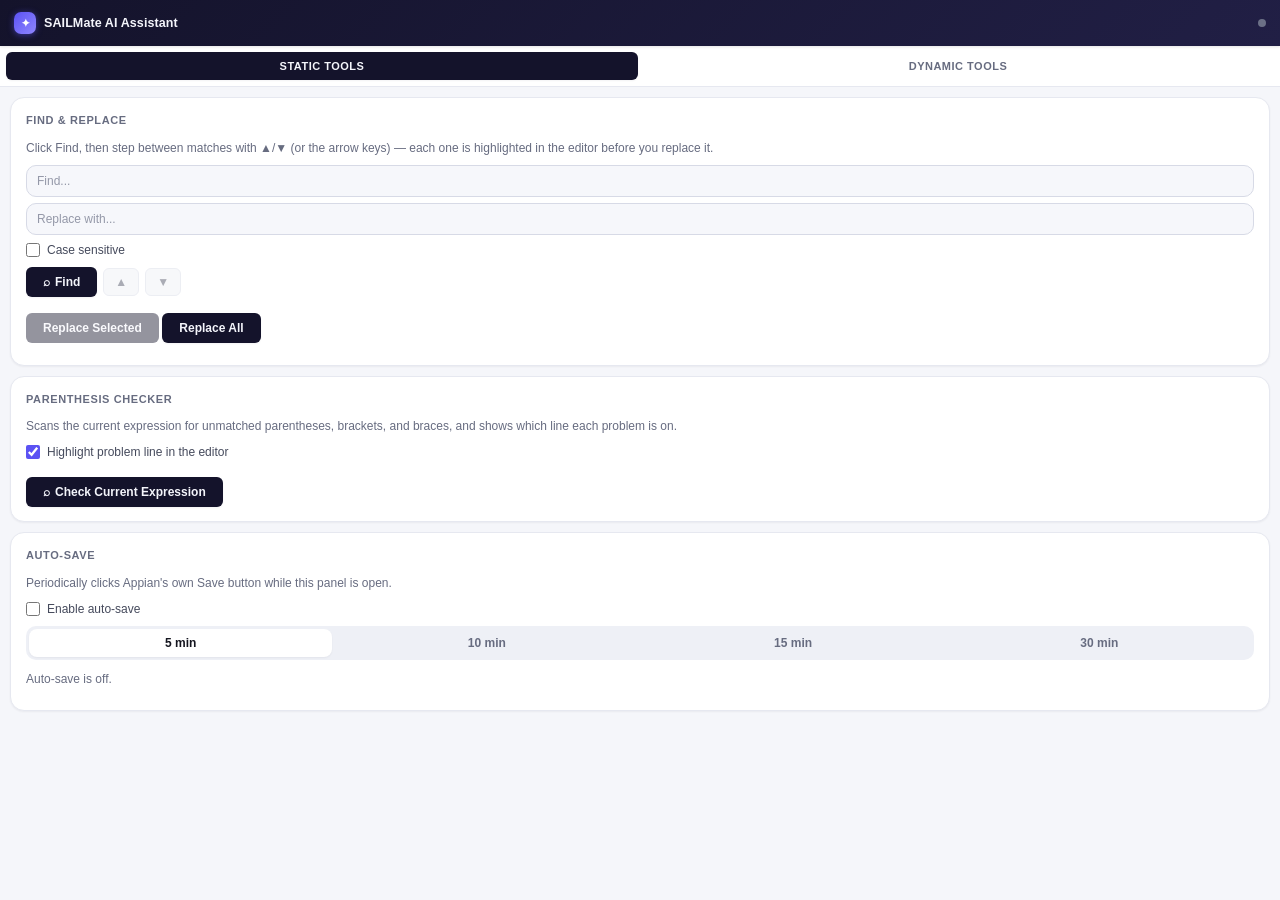
==== commit 3995be6a: "Update to the anthropic model" ====
--- a/frontend/panel/panel.html
+++ b/frontend/panel/panel.html
@@ -3,14 +3,14 @@
 <head>
   <meta charset="UTF-8" />
   <meta name="viewport" content="width=device-width, initial-scale=1.0" />
-  <title>Appian AI Assistant</title>
+  <title>SAILMate AI Assistant</title>
   <link rel="stylesheet" href="panel.css" />
 </head>
 <body>
   <header class="header">
     <div class="header-left">
       <span class="brand-mark" aria-hidden="true">✦</span>
-      <h1>Appian AI Assistant</h1>
+      <h1>SAILMate AI Assistant</h1>
     </div>
     <span class="status-dot" id="statusDot" title="Idle"></span>
   </header>
@@ -123,8 +123,8 @@
         <h2>Ask AI</h2>
         <p class="hint" id="objectNameHint">Open an expression rule in Appian to begin.</p>
         <div class="composer-row">
-          <textarea id="promptInput" rows="2" placeholder="e.g. add a null check for the employee input"></textarea>
-          <button class="btn" id="askBtn"><i class="icon">↑</i> Ask AI</button>
+          <textarea id="promptInput" rows="1" placeholder="e.g. add a null check for the employee input"></textarea>
+          <button class="btn" id="askBtn" title="Ask AI"><i class="icon">↑</i></button>
         </div>
         <p class="hint" id="askStatus"></p>
       </section>
--- a/frontend/panel/panel.css
+++ b/frontend/panel/panel.css
@@ -885,22 +885,51 @@
 }
 
 .composer-row {
-  display: flex;
-  align-items: flex-end;
-  gap: 8px;
+  position: relative;
+  display: flex;
+  border: 1px solid var(--border-strong);
+  border-radius: var(--r-lg);
+  background: var(--surface-alt);
+  padding: 10px 52px 44px 11px;
+  transition: border-color 0.15s var(--ease), box-shadow 0.15s var(--ease), background 0.15s var(--ease);
+}
+
+.composer-row:focus-within {
+  border-color: var(--primary);
+  background: var(--surface);
+  box-shadow: var(--ring-primary);
 }
 
 .composer-row textarea {
   flex: 1;
+  max-height: 160px;
   margin-bottom: 0;
+  padding: 0;
+  border: none;
+  background: transparent;
+  resize: none;
+}
+
+.composer-row textarea:focus {
+  outline: none;
+  border: none;
+  background: transparent;
+  box-shadow: none;
 }
 
 #askBtn {
+  position: absolute;
+  right: 8px;
+  bottom: 8px;
   margin-top: 0;
   flex-shrink: 0;
-  padding: 10px 18px;
+  width: 30px;
+  height: 30px;
+  padding: 0;
+  border-radius: 50%;
   background: linear-gradient(135deg, var(--primary) 0%, var(--primary-strong) 100%);
   box-shadow: 0 2px 8px rgba(91, 82, 243, 0.35);
+  font-size: 14px;
 }
 
 #askBtn:hover:not(:disabled) {
